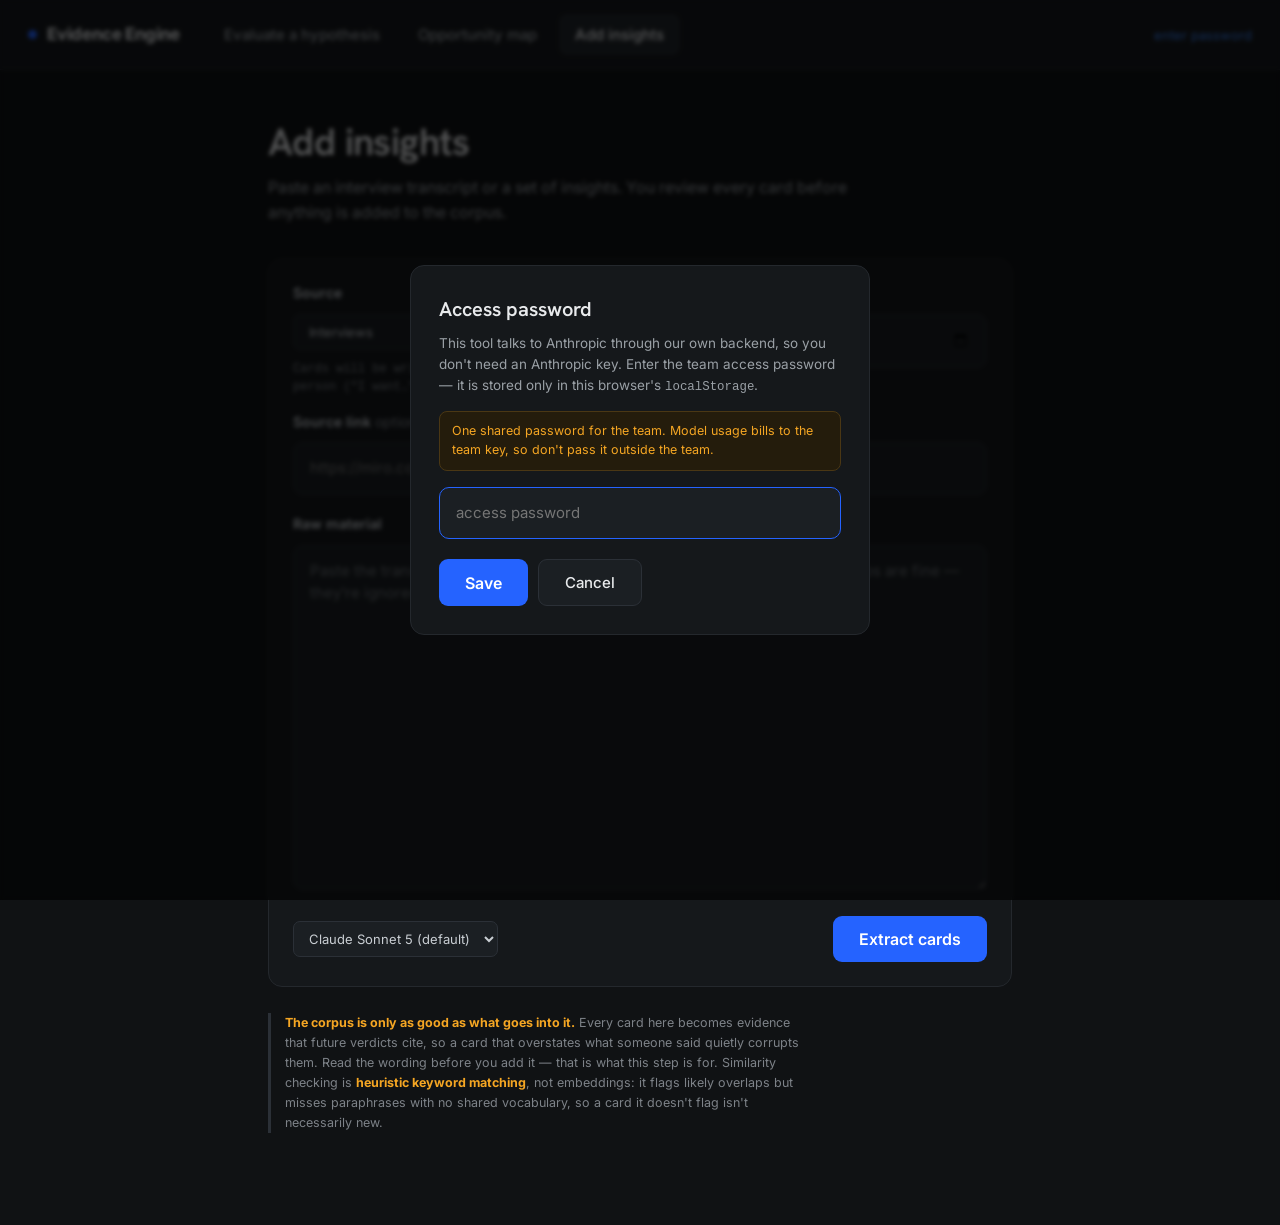
==== ingest.html @ 89393811 "Add the ingest page and route both existing pages through the Worker Adds the third route — paste an" ====
<!doctype html>
<html lang="en">
<head>
  <meta charset="utf-8" />
  <meta name="viewport" content="width=device-width, initial-scale=1" />
  <title>Evidence Engine — Add insights</title>
  <link rel="preconnect" href="https://fonts.googleapis.com" />
  <link rel="preconnect" href="https://fonts.gstatic.com" crossorigin />
  <link href="https://fonts.googleapis.com/css2?family=Inter:wght@400;500;600;700&family=Hanken+Grotesk:wght@400;500;600;700&display=swap" rel="stylesheet" />
  <link rel="stylesheet" href="./assets/styles.css?v=4" />
</head>
<body>
  <header class="topbar">
    <span class="brand"><span class="dot"></span> Evidence Engine</span>
    <nav class="nav">
      <a href="./index.html">Evaluate a hypothesis</a>
      <a href="./map.html">Opportunity map</a>
      <a href="./ingest.html" class="active">Add insights</a>
    </nav>
    <span class="key-status" id="keyStatus"></span>
  </header>

  <main class="wrap">
    <h1>Add insights</h1>
    <p class="subtitle">Paste an interview transcript or a set of insights. You review every
      card before anything is added to the corpus.</p>

    <form class="panel" id="ingestForm">
      <div class="meta-grid">
        <div class="field">
          <label class="field-label" for="source">Source</label>
          <select id="source" class="model">
            <option value="Interviews">Interviews</option>
            <option value="Usability test">Usability test</option>
            <option value="Planhat">Planhat</option>
            <option value="Survey">Survey</option>
            <option value="Customer Success">Customer Success</option>
          </select>
          <span class="hint" id="voiceHint"></span>
        </div>

        <div class="field">
          <label class="field-label" for="segment">Segment</label>
          <select id="segment" class="model">
            <option value="Unknown">Unknown</option>
            <option value="Enterprise">Enterprise</option>
            <option value="Multi-entity">Multi-entity</option>
            <option value="Large fleet">Large fleet</option>
            <option value="Mid-market">Mid-market</option>
            <option value="Small fleet">Small fleet</option>
            <option value="Pool fleet">Pool fleet</option>
            <option value="Specialised fleet">Specialised fleet</option>
            <option value="Prospect">Prospect</option>
          </select>
        </div>

        <div class="field">
          <label class="field-label" for="date">Date</label>
          <input type="date" id="date" class="model" />
        </div>

        <div class="field wide">
          <label class="field-label" for="link">Source link <span class="muted">optional</span></label>
          <input type="url" id="link" placeholder="https://miro.com/app/board/…" autocomplete="off" />
        </div>
      </div>

      <div class="field">
        <label class="field-label" for="transcript">Raw material</label>
        <textarea id="transcript" rows="14" placeholder="Paste the transcript, ticket export, or notes here. Speaker labels and timestamps are fine — they're ignored."></textarea>
        <span class="hint" id="sizeHint"></span>
      </div>

      <div class="controls-row">
        <select id="model" class="model">
          <option value="claude-sonnet-5">Claude Sonnet 5 (default)</option>
          <option value="claude-opus-5">Claude Opus 5</option>
          <option value="claude-haiku-4-5">Claude Haiku 4.5</option>
        </select>
        <button type="submit" class="btn" id="extractBtn">Extract cards</button>
      </div>
    </form>

    <div class="status-msg hidden" id="status"></div>
    <div id="review"></div>

    <p class="caveats">
      <strong>The corpus is only as good as what goes into it.</strong>
      Every card here becomes evidence that future verdicts cite, so a card that
      overstates what someone said quietly corrupts them. Read the wording before you
      add it — that is what this step is for. Similarity checking is
      <strong>heuristic keyword matching</strong>, not embeddings: it flags likely
      overlaps but misses paraphrases with no shared vocabulary, so a card it doesn't
      flag isn't necessarily new.
    </p>
  </main>

  <script src="./assets/app.js?v=4"></script>
  <script src="./assets/retrieve.js?v=4"></script>
  <script src="./assets/themes.js?v=4"></script>
  <script src="./assets/ingest.js?v=4"></script>
</body>
</html>
---- assets/styles.css ----
/* ============================================================
   Avrios Evidence Engine — styles
   Adopts the Claude Design "Evidence Engine" dark theme.
   Display face = Pangea (licensed); falls back to its
   design-system substitute Hanken Grotesk when Pangea isn't
   self-hosted. Body = Inter. Both loaded from Google Fonts.
   ============================================================ */
:root {
  /* surfaces */
  --bg:        #101214;
  --header:    #16191d;
  --panel:     #15181b;
  --sunken:    #1b1f23;   /* inputs, inner cards */
  --border:    #24282d;
  --border-2:  #2b3037;   /* input borders */
  --hairline:  #22272c;

  /* ink */
  --ink:   #e8eaec;
  --ink-2: #c9ced3;       /* labels */
  --ink-3: #9aa0a6;       /* secondary */
  --ink-4: #7d8288;       /* tertiary / mono */
  --placeholder: #6b7076;

  /* brand + links */
  --brand:        #2563ff;
  --brand-hover:  #1d51d6;
  --link:         #3b82f6;
  --link-hover:   #60a5fa;

  /* accents */
  --teal:       #14b8a6;
  --teal-light: #5eead4;
  --teal-dark:  #0e9488;
  --amber:      #f5a623;
  --red:        #f47174;

  /* verdict badges */
  --v-sup-fg:#5eead4; --v-sup-bd:#14483f; --v-sup-bg:#08211d;
  --v-par-fg:#f5a623; --v-par-bd:#4a3714; --v-par-bg:#241c0c;
  --v-con-fg:#f47174; --v-con-bd:#4a1f21; --v-con-bg:#241110;
  --v-gap-fg:#9aa0a6; --v-gap-bd:#2b3037; --v-gap-bg:#1b1f23;

  --font-display: 'Pangea','Hanken Grotesk',-apple-system,BlinkMacSystemFont,'Segoe UI',sans-serif;
  --font-sans:    'Inter',-apple-system,BlinkMacSystemFont,'Segoe UI',Roboto,'Helvetica Neue',Arial,sans-serif;
  --font-mono:    ui-monospace,SFMono-Regular,Menlo,Consolas,monospace;

  --maxw: 800px;
}

* { box-sizing: border-box; }
html, body { margin: 0; padding: 0; }
body {
  background: var(--bg);
  color: var(--ink);
  font-family: var(--font-sans);
  font-size: 15px;
  line-height: 1.55;
  -webkit-font-smoothing: antialiased;
}
a { color: var(--link); text-decoration: none; }
a:hover { color: var(--link-hover); }
textarea, select, button, input { font-family: inherit; }
::selection { background: var(--brand); color: #fff; }

/* ---- header ---- */
.topbar {
  display: flex; align-items: center; gap: 28px;
  padding: 14px 28px; background: var(--header);
  border-bottom: 1px solid var(--hairline);
  position: sticky; top: 0; z-index: 10;
}
.brand {
  display: flex; align-items: center; gap: 10px;
  font-weight: 700; font-size: 17px; letter-spacing: -0.2px;
}
.brand .dot { width: 9px; height: 9px; border-radius: 9999px; background: var(--brand); display: block; }
.nav { display: flex; align-items: center; gap: 6px; }
.nav a {
  border: none; cursor: pointer; font-size: 15px; padding: 9px 16px;
  border-radius: 8px; background: transparent; color: var(--ink-3); font-weight: 500;
}
.nav a:hover { background: var(--hairline); color: var(--ink); }
.nav a.active { background: var(--hairline); color: #f2f4f6; }
.key-status {
  margin-left: auto; display: flex; align-items: center; gap: 12px;
  font-size: 13px; color: var(--ink-4);
}
.key-status code { font-family: var(--font-mono); }
.key-status .btn-link {
  background: none; border: none; color: var(--link); cursor: pointer;
  font-size: 13px; padding: 0; font-family: inherit;
}
.key-status .btn-link:hover { color: var(--link-hover); }

/* ---- layout ---- */
.wrap { max-width: var(--maxw); margin: 0 auto; padding: 52px 28px 80px; }
h1 {
  font-family: var(--font-display);
  font-size: 38px; font-weight: 600; letter-spacing: -0.6px;
  margin: 0 0 12px; line-height: 1.08; text-wrap: balance;
}
.subtitle { margin: 0 0 34px; font-size: 16px; line-height: 1.55; color: var(--ink-3); text-wrap: pretty; max-width: 62ch; }

/* ---- panels / form ---- */
.panel {
  background: var(--panel); border: 1px solid var(--border);
  border-radius: 14px; padding: 22px 24px 24px;
}
.field { display: flex; flex-direction: column; gap: 10px; }
label.field-label { font-size: 14px; font-weight: 600; color: var(--ink-2); }
textarea, input[type="text"], input[type="password"], input[type="url"], input[type="date"], select {
  width: 100%; background: var(--sunken); border: 1px solid var(--border-2);
  border-radius: 10px; color: var(--ink); font-size: 15px; line-height: 1.5;
  padding: 14px 16px; outline: none; resize: vertical;
}
textarea::placeholder { color: var(--placeholder); }
textarea:focus, input:focus, select:focus { border-color: var(--brand); }
textarea { min-height: 132px; }

.controls-row {
  display: flex; align-items: center; gap: 14px; flex-wrap: wrap;
  justify-content: space-between; margin-top: 16px;
}
.controls-left { display: flex; align-items: center; gap: 12px; flex-wrap: wrap; }
.attach {
  display: inline-flex; align-items: center; gap: 8px; font-size: 13px; color: var(--ink-3);
  background: var(--sunken); border: 1px dashed var(--border-2); padding: 8px 13px; border-radius: 8px; cursor: pointer;
}
.attach:hover { border-color: var(--brand); color: var(--ink); }
.attach input[type=file] { display: none; }
select.model {
  width: auto; background: var(--sunken); border: 1px solid var(--border-2);
  color: var(--ink-2); font-size: 13px; padding: 8px 11px; border-radius: 7px;
}
.btn {
  border: none; cursor: pointer; background: var(--brand); color: #fff;
  font-size: 16px; font-weight: 600; padding: 13px 26px; border-radius: 9px;
  transition: background .12s, transform .08s;
}
.btn:hover { background: var(--brand-hover); }
.btn:active { transform: translateY(1px); }
.btn:disabled { opacity: .6; cursor: not-allowed; }
.btn.ghost {
  background: var(--sunken); color: var(--ink); border: 1px solid var(--border-2);
  font-size: 13px; font-weight: 500; padding: 8px 14px; border-radius: 8px;
}
.btn.ghost:hover { background: var(--hairline); }

.img-preview { margin-top: 6px; display: flex; align-items: center; gap: 12px; }
.img-preview img { max-width: 200px; max-height: 140px; border-radius: 10px; border: 1px solid var(--border-2); }

/* ---- states ---- */
.hidden { display: none !important; }
.status-msg {
  margin-top: 22px; padding: 14px 16px; border-radius: 10px; font-size: 14px;
  background: var(--panel); border: 1px solid var(--border); color: var(--ink-3);
}
.status-msg.error { border-color: #4a1f21; background: #1e1211; color: #f4a3a5; }
.spinner {
  display: inline-block; width: 14px; height: 14px; border: 2px solid var(--border-2);
  border-top-color: var(--brand); border-radius: 50%; animation: spin .7s linear infinite;
  vertical-align: -2px; margin-right: 9px;
}
@keyframes spin { to { transform: rotate(360deg); } }

/* ---- key-entry modal ---- */
.modal-overlay {
  position: fixed; inset: 0; background: rgba(0,0,0,.65); backdrop-filter: blur(2px);
  display: flex; align-items: center; justify-content: center; z-index: 50; padding: 20px;
}
.modal {
  background: var(--panel); border: 1px solid var(--border); border-radius: 14px;
  padding: 28px; max-width: 460px; width: 100%;
}
.modal h2 { margin: 0 0 8px; font-size: 20px; font-family: var(--font-display); font-weight: 600; }
.modal p { color: var(--ink-3); font-size: 13.5px; line-height: 1.55; margin: 0 0 14px; }
.modal code { font-family: var(--font-mono); font-size: .92em; }
.modal .warn {
  background: #241c0c; border: 1px solid #4a3714; color: var(--amber);
  border-radius: 8px; padding: 10px 12px; font-size: 12.5px; line-height: 1.5; margin: 0 0 16px;
}
.modal input { margin-bottom: 4px; }
.modal-actions { display: flex; gap: 10px; margin-top: 16px; }
.btn.secondary {
  background: var(--sunken); color: var(--ink); border: 1px solid var(--border-2);
  font-size: 15px; font-weight: 500;
}
.btn.secondary:hover { background: var(--hairline); }

/* ---- result ---- */
#result { margin-top: 24px; display: flex; flex-direction: column; gap: 16px; }
@keyframes rise { from { opacity: 0; transform: translateY(12px); } to { opacity: 1; transform: none; } }
.result-card { animation: rise .3s cubic-bezier(.2,.7,.3,1); }
@media (prefers-reduced-motion: reduce) { .result-card { animation: none; } }

.verdict-block {
  background: var(--panel); border: 1px solid var(--border); border-radius: 14px;
  padding: 24px; display: flex; flex-direction: column; gap: 18px;
}
.verdict-top { display: flex; align-items: center; gap: 14px; flex-wrap: wrap; }
.badge {
  font-size: 12px; font-weight: 700; letter-spacing: 1px; text-transform: uppercase;
  border-radius: 9999px; padding: 6px 14px; border: 1px solid;
}
.badge.supported    { color: var(--v-sup-fg); border-color: var(--v-sup-bd); background: var(--v-sup-bg); }
.badge.partial      { color: var(--v-par-fg); border-color: var(--v-par-bd); background: var(--v-par-bg); }
.badge.contradicted { color: var(--v-con-fg); border-color: var(--v-con-bd); background: var(--v-con-bg); }
.badge.gap          { color: var(--v-gap-fg); border-color: var(--v-gap-bd); background: var(--v-gap-bg); }
.verdict-meta { font-size: 14px; color: var(--ink-3); }

.strength { display: flex; flex-direction: column; gap: 8px; }
.strength .row { display: flex; justify-content: space-between; align-items: baseline; font-size: 13px; color: var(--ink-3); }
.strength .row .val { color: var(--ink); font-weight: 600; font-family: var(--font-mono); }
.strength .track { height: 8px; border-radius: 9999px; background: var(--hairline); overflow: hidden; }
.strength .fill { height: 100%; background: var(--teal); border-radius: 9999px; transition: width .4s cubic-bezier(.2,.7,.3,1); }

.summary { margin: 0; font-size: 15px; line-height: 1.6; color: var(--ink-2); text-wrap: pretty; }
.summary .lead { color: var(--ink); font-weight: 600; }

/* evidence columns */
.evidence-grid { display: grid; grid-template-columns: repeat(auto-fit, minmax(300px, 1fr)); gap: 16px; }
.ev-col {
  background: var(--panel); border: 1px solid var(--border); border-radius: 14px;
  padding: 20px; display: flex; flex-direction: column; gap: 14px;
}
.ev-col h3 {
  margin: 0; font-size: 14px; font-weight: 700; letter-spacing: .4px; text-transform: uppercase;
}
.ev-col.support h3 { color: var(--teal); }
.ev-col.contra h3  { color: var(--red); }
.ev-item { border-top: 1px solid var(--hairline); padding-top: 12px; display: flex; flex-direction: column; gap: 6px; }
.ev-item:first-of-type { border-top: none; padding-top: 0; }
.ev-item .m { font-size: 12px; color: var(--ink-4); font-family: var(--font-mono); }
.ev-item .t { font-size: 14px; line-height: 1.55; color: var(--ink-2); }
.ev-item .lnk { font-size: 12px; }
.ev-more { font-size: 13px; color: var(--ink-4); }
.ev-empty { font-size: 14px; color: var(--ink-4); }

/* feedback */
.feedback { display: flex; align-items: center; gap: 12px; font-size: 14px; color: var(--ink-3); flex-wrap: wrap; }
.feedback .fb {
  cursor: pointer; background: var(--sunken); border: 1px solid var(--border-2); color: var(--ink);
  border-radius: 8px; padding: 8px 16px; font-size: 14px;
}
.feedback .fb:hover { background: var(--hairline); }
.feedback .fb.on-yes { border-color: var(--teal); color: var(--teal-light); }
.feedback .fb.on-no  { border-color: var(--red); color: var(--red); }
.feedback input.note { flex: 1; min-width: 180px; font-size: 13.5px; padding: 8px 12px; }
.feedback .saved { font-size: 12px; color: var(--teal-light); }

/* ---- opportunity map ---- */
.bubble-field { position: relative; width: 100%; }
.bubble {
  position: absolute; border-radius: 9999px; border: none; cursor: pointer; padding: 0;
  display: flex; flex-direction: column; align-items: center; justify-content: center; gap: 1px;
  overflow: hidden;
  transition: opacity .2s linear, box-shadow .22s cubic-bezier(.2,0,0,1), filter .15s;
  animation: bubbleIn .42s cubic-bezier(.2,0,0,1) both;
}
.bubble:hover { opacity: 1 !important; box-shadow: 0 0 0 5px rgba(242,244,246,.16); filter: brightness(1.12); }
.bubble .b-label { font-weight: 600; line-height: 1.15; text-align: center; padding: 0 8px; letter-spacing: -0.1px; white-space: pre-line; }
.bubble .b-count { font-size: 11px; opacity: .75; font-variant-numeric: tabular-nums; }
@keyframes bubbleIn { from { opacity: 0; transform: scale(.4); } to { opacity: 1; } }

.map-legend {
  display: flex; align-items: flex-start; justify-content: space-between; gap: 24px; flex-wrap: wrap;
  margin-top: 22px; font-size: 14px; color: var(--ink-3);
}
.map-legend .grp { display: flex; flex-direction: column; gap: 8px; }
.map-legend .grp.right { align-items: flex-end; }
.map-legend .scale { display: flex; align-items: center; gap: 14px; flex-wrap: wrap; }
.map-legend .scale .item { display: flex; align-items: center; gap: 6px; color: var(--ink-2); }
.map-legend .scale .sw { width: 14px; height: 14px; border-radius: 9999px; display: block; }
.map-legend .muted { color: var(--ink-4); }

.caveats {
  margin-top: 26px; font-size: 12.5px; color: var(--ink-4); line-height: 1.6;
  border-left: 3px solid var(--border-2); padding-left: 14px; max-width: 68ch;
}
.caveats strong { color: var(--amber); }

/* drilldown */
@keyframes panelIn { from { opacity: 0; transform: translateY(14px); } to { opacity: 1; transform: none; } }
@keyframes cardIn { from { opacity: 0; transform: translateY(10px); } to { opacity: 1; transform: none; } }
.drill {
  margin-top: 16px; background: var(--panel); border: 1px solid var(--border);
  border-radius: 14px; padding: 22px 24px; animation: panelIn .32s cubic-bezier(.2,0,0,1) both;
}
.drill-head { display: flex; align-items: flex-start; gap: 14px; margin-bottom: 18px; }
.drill-head .swatch { width: 14px; height: 14px; border-radius: 9999px; margin-top: 6px; flex: none; display: block; }
.drill-head .titles { display: flex; flex-direction: column; gap: 4px; }
.drill-head h2 { margin: 0; font-family: var(--font-display); font-size: 22px; font-weight: 600; letter-spacing: -0.2px; }
.drill-head .meta { font-size: 14px; color: var(--ink-3); }
.drill-head .close {
  margin-left: auto; border: 1px solid var(--border-2); background: var(--sunken); color: var(--ink-3);
  border-radius: 8px; padding: 7px 13px; font-size: 13px; cursor: pointer;
}
.drill-head .close:hover { background: var(--hairline); color: var(--ink); }
.drill-cards { display: flex; flex-direction: column; gap: 10px; }
.drill-card {
  background: var(--sunken); border: 1px solid var(--border); border-radius: 11px;
  padding: 14px 16px; display: flex; flex-direction: column; gap: 6px;
  animation: cardIn .42s cubic-bezier(.2,0,0,1) both;
}
.drill-card .m { font-size: 12px; color: var(--ink-4); font-family: var(--font-mono); display: flex; gap: 10px; flex-wrap: wrap; align-items: center; }
.drill-card .t { font-size: 14px; line-height: 1.55; color: var(--ink-2); text-wrap: pretty; }

@media (max-width: 560px) {
  .topbar { gap: 12px; padding: 12px 16px; }
  .nav a { padding: 8px 10px; font-size: 14px; }
  .key-status .email { display: none; }
  h1 { font-size: 30px; }
  .wrap { padding: 36px 18px 70px; }
}

/* ============================================================
   Add insights (ingest.html)
   ============================================================ */
.meta-grid {
  display: grid;
  grid-template-columns: repeat(3, 1fr);
  gap: 14px;
  margin-bottom: 18px;
}
.meta-grid .field.wide { grid-column: 1 / -1; }
.hint { font-size: 12px; color: var(--ink-4); font-family: var(--font-mono); }
.field-label .muted { color: var(--ink-4); font-weight: 400; }

/* Review rows -------------------------------------------------- */
.review-rows { display: flex; flex-direction: column; }

.review-row {
  display: flex;
  gap: 12px;
  padding: 14px 0;
  border-top: 1px solid var(--hairline);
}
.review-row:first-child { border-top: none; padding-top: 0; }
.review-row.excluded { opacity: .45; }

.review-check { padding-top: 2px; }
.review-check input { width: 15px; height: 15px; accent-color: var(--brand); cursor: pointer; }

.review-body { flex: 1; display: flex; flex-direction: column; gap: 8px; min-width: 0; }

/* Override the global textarea min-height — these are one-sentence fields. */
.review-body textarea.review-insight {
  min-height: 0;
  padding: 8px 10px;
  font-size: 14px;
  line-height: 1.5;
  resize: vertical;
}
.review-body .review-desc { padding: 7px 10px; font-size: 13px; }

.review-meta { display: flex; gap: 8px; flex-wrap: wrap; align-items: center; }
.review-meta .theme {
  font-size: 11.5px; font-family: var(--font-mono); color: var(--teal-light);
  border: 1px solid var(--v-sup-bd); background: var(--v-sup-bg);
  border-radius: 5px; padding: 2px 7px;
}

.flag {
  font-size: 11.5px; font-family: var(--font-mono);
  border-radius: 5px; padding: 2px 7px; border: 1px solid;
}
.flag.dupe { color: var(--v-con-fg); border-color: var(--v-con-bd); background: var(--v-con-bg); }
.flag.warn { color: var(--v-par-fg); border-color: var(--v-par-bd); background: var(--v-par-bg); }
.flag.note { color: var(--ink-4); border-color: var(--border-2); background: var(--sunken); }

/* The existing card a flag refers to, shown inline so the call is judgeable
   without leaving the page. */
.review-match {
  display: flex; flex-direction: column; gap: 3px;
  border-left: 2px solid var(--border-2);
  padding: 6px 0 6px 10px;
}
.review-match .m { font-size: 11.5px; color: var(--ink-4); font-family: var(--font-mono); }
.review-match .t { font-size: 13px; color: var(--ink-3); line-height: 1.5; }

@media (max-width: 640px) {
  .meta-grid { grid-template-columns: 1fr; }
}
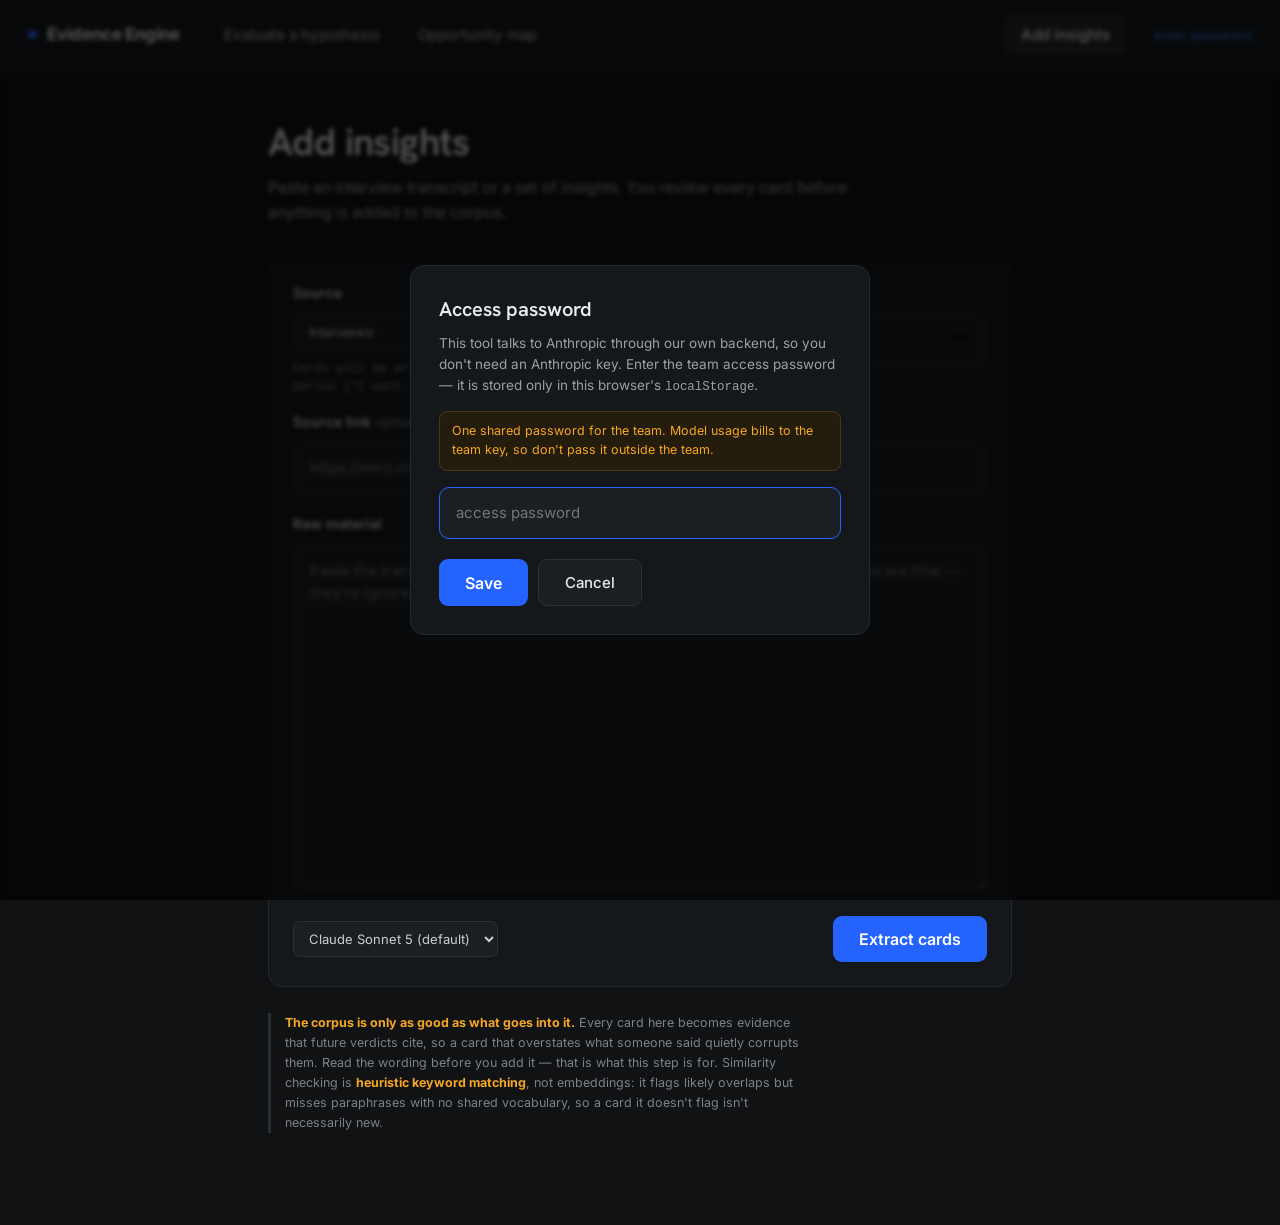
==== commit f70cc0d7: "Redesign review rows as cards; put the tag inside; gate context behind a button Four changes from re" ====
--- a/ingest.html
+++ b/ingest.html
@@ -7,7 +7,7 @@
   <link rel="preconnect" href="https://fonts.googleapis.com" />
   <link rel="preconnect" href="https://fonts.gstatic.com" crossorigin />
   <link href="https://fonts.googleapis.com/css2?family=Inter:wght@400;500;600;700&family=Hanken+Grotesk:wght@400;500;600;700&display=swap" rel="stylesheet" />
-  <link rel="stylesheet" href="./assets/styles.css?v=4" />
+  <link rel="stylesheet" href="./assets/styles.css?v=6" />
 </head>
 <body>
   <header class="topbar">
@@ -15,6 +15,8 @@
     <nav class="nav">
       <a href="./index.html">Evaluate a hypothesis</a>
       <a href="./map.html">Opportunity map</a>
+    </nav>
+    <nav class="nav nav-end">
       <a href="./ingest.html" class="active">Add insights</a>
     </nav>
     <span class="key-status" id="keyStatus"></span>
@@ -95,9 +97,9 @@
     </p>
   </main>
 
-  <script src="./assets/app.js?v=4"></script>
-  <script src="./assets/retrieve.js?v=4"></script>
-  <script src="./assets/themes.js?v=4"></script>
-  <script src="./assets/ingest.js?v=4"></script>
+  <script src="./assets/app.js?v=6"></script>
+  <script src="./assets/retrieve.js?v=6"></script>
+  <script src="./assets/themes.js?v=6"></script>
+  <script src="./assets/ingest.js?v=6"></script>
 </body>
 </html>
--- a/assets/styles.css
+++ b/assets/styles.css
@@ -82,8 +82,9 @@
 }
 .nav a:hover { background: var(--hairline); color: var(--ink); }
 .nav a.active { background: var(--hairline); color: #f2f4f6; }
+.nav.nav-end { margin-left: auto; }
 .key-status {
-  margin-left: auto; display: flex; align-items: center; gap: 12px;
+  display: flex; align-items: center; gap: 12px;
   font-size: 13px; color: var(--ink-4);
 }
 .key-status code { font-family: var(--font-mono); }
@@ -327,39 +328,60 @@
 .hint { font-size: 12px; color: var(--ink-4); font-family: var(--font-mono); }
 .field-label .muted { color: var(--ink-4); font-weight: 400; }
 
-/* Review rows -------------------------------------------------- */
-.review-rows { display: flex; flex-direction: column; }
-
-.review-row {
+/* Review cards ------------------------------------------------ */
+.review-rows { display: flex; flex-direction: column; gap: 12px; }
+
+.review-card {
+  background: var(--sunken);
+  border: 1px solid var(--border-2);
+  border-radius: 12px;
+  padding: 14px 16px 12px;
   display: flex;
-  gap: 12px;
-  padding: 14px 0;
-  border-top: 1px solid var(--hairline);
-}
-.review-row:first-child { border-top: none; padding-top: 0; }
-.review-row.excluded { opacity: .45; }
-
-.review-check { padding-top: 2px; }
-.review-check input { width: 15px; height: 15px; accent-color: var(--brand); cursor: pointer; }
-
-.review-body { flex: 1; display: flex; flex-direction: column; gap: 8px; min-width: 0; }
+  flex-direction: column;
+  gap: 10px;
+  transition: opacity .12s, border-color .12s;
+}
+.review-card.excluded { opacity: .45; }
+.review-card:focus-within { border-color: var(--brand); }
+
+/* Checkbox and labels share the top line, so the tag reads as part of the card
+   rather than floating under it. */
+.review-card-head { display: flex; align-items: center; gap: 8px; flex-wrap: wrap; }
+.review-check { display: flex; align-items: center; }
+.review-check input {
+  width: 15px; height: 15px; accent-color: var(--brand); cursor: pointer; margin: 0;
+}
+
+.review-card .theme {
+  font-size: 11.5px; font-family: var(--font-mono); color: var(--teal-light);
+  border: 1px solid var(--v-sup-bd); background: var(--v-sup-bg);
+  border-radius: 5px; padding: 2px 7px; white-space: nowrap;
+}
 
 /* Override the global textarea min-height — these are one-sentence fields. */
-.review-body textarea.review-insight {
+.review-card textarea.review-insight {
   min-height: 0;
-  padding: 8px 10px;
-  font-size: 14px;
+  padding: 10px 12px;
+  font-size: 14.5px;
   line-height: 1.5;
   resize: vertical;
-}
-.review-body .review-desc { padding: 7px 10px; font-size: 13px; }
-
-.review-meta { display: flex; gap: 8px; flex-wrap: wrap; align-items: center; }
-.review-meta .theme {
-  font-size: 11.5px; font-family: var(--font-mono); color: var(--teal-light);
-  border: 1px solid var(--v-sup-bd); background: var(--v-sup-bg);
-  border-radius: 5px; padding: 2px 7px;
-}
+  background: var(--panel);
+  border-color: var(--hairline);
+}
+.review-card .review-desc {
+  padding: 9px 12px; font-size: 13px;
+  background: var(--panel); border-color: var(--hairline);
+}
+
+/* Wrapper exists so the field can be revealed as a unit; .hidden does the work. */
+.review-context { display: block; }
+
+.review-card-foot { display: flex; }
+.btn-link.add-context {
+  background: none; border: none; padding: 0; cursor: pointer;
+  color: var(--link); font-size: 12.5px; font-family: inherit;
+}
+.btn-link.add-context:hover { color: var(--link-hover); }
 
 .flag {
   font-size: 11.5px; font-family: var(--font-mono);
@@ -367,14 +389,14 @@
 }
 .flag.dupe { color: var(--v-con-fg); border-color: var(--v-con-bd); background: var(--v-con-bg); }
 .flag.warn { color: var(--v-par-fg); border-color: var(--v-par-bd); background: var(--v-par-bg); }
-.flag.note { color: var(--ink-4); border-color: var(--border-2); background: var(--sunken); }
+.flag.note { color: var(--ink-4); border-color: var(--border-2); background: var(--bg); }
 
 /* The existing card a flag refers to, shown inline so the call is judgeable
    without leaving the page. */
 .review-match {
   display: flex; flex-direction: column; gap: 3px;
   border-left: 2px solid var(--border-2);
-  padding: 6px 0 6px 10px;
+  padding: 2px 0 2px 10px;
 }
 .review-match .m { font-size: 11.5px; color: var(--ink-4); font-family: var(--font-mono); }
 .review-match .t { font-size: 13px; color: var(--ink-3); line-height: 1.5; }
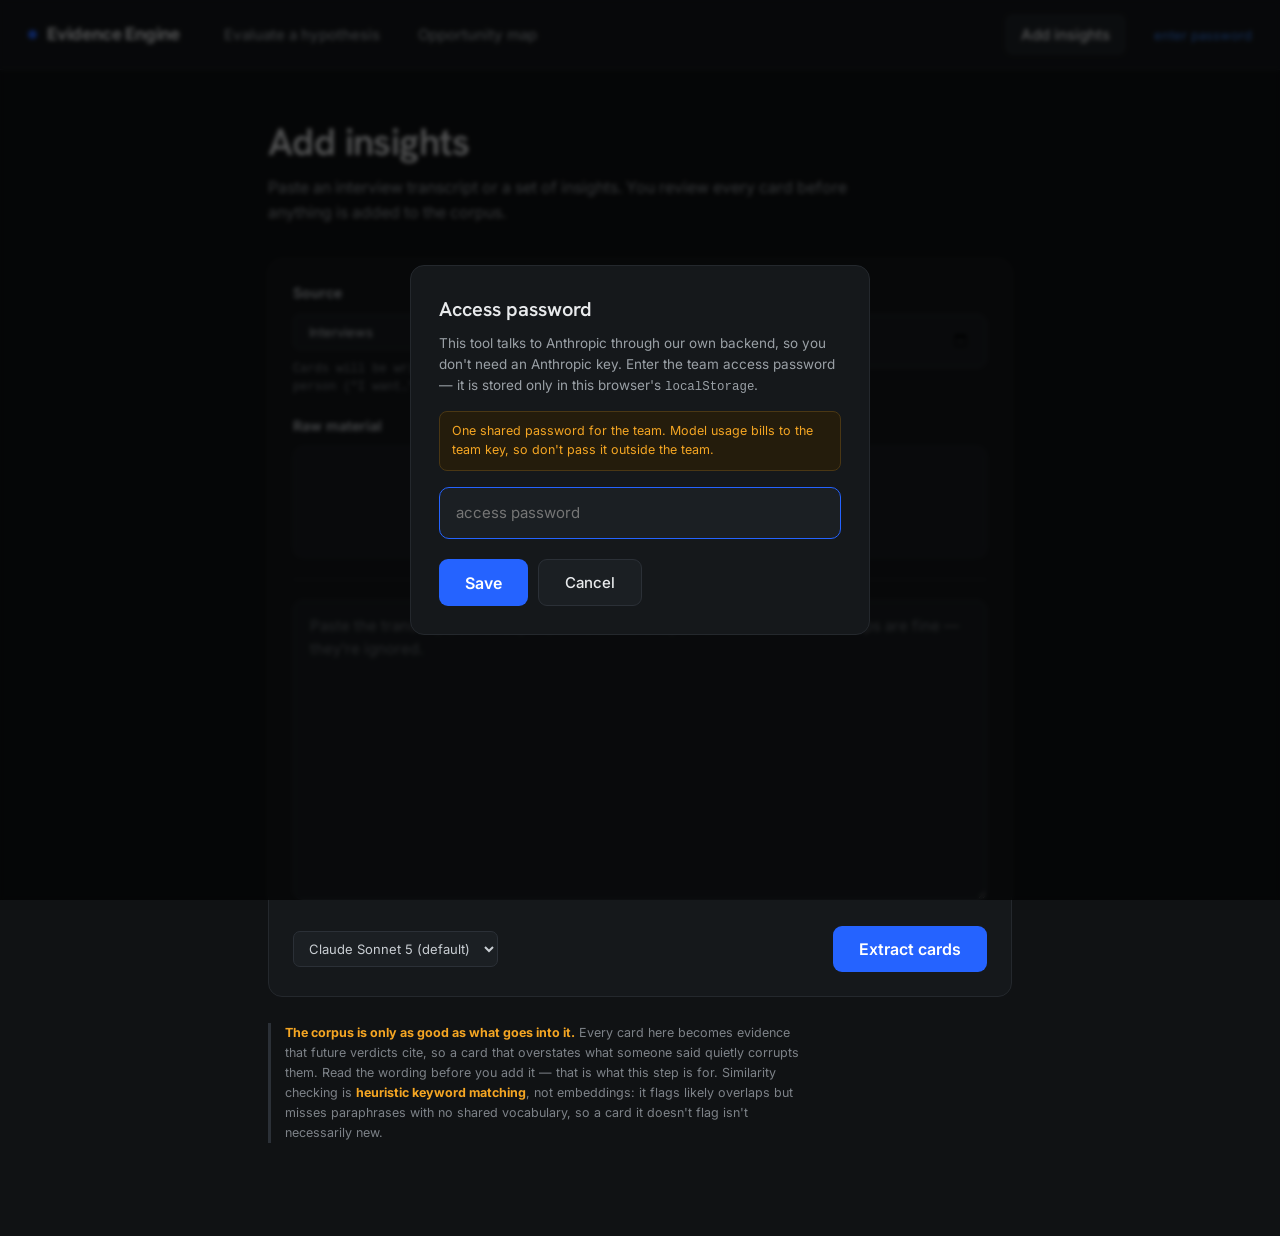
==== commit d6871737: "Replace the Source link field with a document upload The form asked for a Miro URL while the real wo" ====
--- a/ingest.html
+++ b/ingest.html
@@ -7,7 +7,7 @@
   <link rel="preconnect" href="https://fonts.googleapis.com" />
   <link rel="preconnect" href="https://fonts.gstatic.com" crossorigin />
   <link href="https://fonts.googleapis.com/css2?family=Inter:wght@400;500;600;700&family=Hanken+Grotesk:wght@400;500;600;700&display=swap" rel="stylesheet" />
-  <link rel="stylesheet" href="./assets/styles.css?v=6" />
+  <link rel="stylesheet" href="./assets/styles.css?v=7" />
 </head>
 <body>
   <header class="topbar">
@@ -61,15 +61,25 @@
           <input type="date" id="date" class="model" />
         </div>
 
-        <div class="field wide">
-          <label class="field-label" for="link">Source link <span class="muted">optional</span></label>
-          <input type="url" id="link" placeholder="https://miro.com/app/board/…" autocomplete="off" />
-        </div>
       </div>
 
       <div class="field">
         <label class="field-label" for="transcript">Raw material</label>
-        <textarea id="transcript" rows="14" placeholder="Paste the transcript, ticket export, or notes here. Speaker labels and timestamps are fine — they're ignored."></textarea>
+
+        <label class="dropzone" id="dropzone">
+          <input type="file" id="file" accept=".pdf,.txt,.md,.markdown,application/pdf,text/plain,text/markdown" />
+          <span class="dz-icon" aria-hidden="true">⬆</span>
+          <span class="dz-main">Drop a file here, or click to choose</span>
+          <span class="dz-sub">PDF, TXT or MD · PDFs are read directly, scans included</span>
+        </label>
+        <div class="dz-file hidden" id="fileChip">
+          <span class="name" id="fileName"></span>
+          <button type="button" class="btn-link" id="fileClear">remove</button>
+        </div>
+
+        <div class="or-divider"><span>or paste it</span></div>
+
+        <textarea id="transcript" rows="12" placeholder="Paste the transcript, ticket export, or notes here. Speaker labels and timestamps are fine — they're ignored."></textarea>
         <span class="hint" id="sizeHint"></span>
       </div>
 
@@ -97,9 +107,9 @@
     </p>
   </main>
 
-  <script src="./assets/app.js?v=6"></script>
-  <script src="./assets/retrieve.js?v=6"></script>
-  <script src="./assets/themes.js?v=6"></script>
-  <script src="./assets/ingest.js?v=6"></script>
+  <script src="./assets/app.js?v=7"></script>
+  <script src="./assets/retrieve.js?v=7"></script>
+  <script src="./assets/themes.js?v=7"></script>
+  <script src="./assets/ingest.js?v=7"></script>
 </body>
 </html>
--- a/assets/styles.css
+++ b/assets/styles.css
@@ -326,6 +326,40 @@
 }
 .meta-grid .field.wide { grid-column: 1 / -1; }
 .hint { font-size: 12px; color: var(--ink-4); font-family: var(--font-mono); }
+
+/* File attachment ---------------------------------------------- */
+.dropzone {
+  display: flex; flex-direction: column; align-items: center; gap: 4px;
+  padding: 22px 18px;
+  background: var(--sunken);
+  border: 1px dashed var(--border-2);
+  border-radius: 10px;
+  cursor: pointer;
+  text-align: center;
+  transition: border-color .12s, background .12s;
+}
+.dropzone:hover { border-color: var(--brand); }
+.dropzone.over { border-color: var(--brand); background: var(--hairline); }
+.dropzone.has-file { border-style: solid; border-color: var(--v-sup-bd); background: var(--v-sup-bg); }
+.dropzone input[type="file"] { display: none; }
+.dz-icon { font-size: 17px; color: var(--ink-4); line-height: 1; }
+.dz-main { font-size: 14px; color: var(--ink-2); font-weight: 500; }
+.dz-sub  { font-size: 12px; color: var(--ink-4); }
+
+.dz-file {
+  display: flex; align-items: center; gap: 10px; flex-wrap: wrap;
+  font-size: 12.5px; color: var(--ink-3);
+}
+.dz-file .name { font-family: var(--font-mono); font-size: 12px; color: var(--teal-light); }
+
+/* "or paste it" rule between the two input routes. */
+.or-divider {
+  display: flex; align-items: center; gap: 12px;
+  font-size: 12px; color: var(--ink-4); margin: 2px 0;
+}
+.or-divider::before, .or-divider::after {
+  content: ""; flex: 1; height: 1px; background: var(--hairline);
+}
 .field-label .muted { color: var(--ink-4); font-weight: 400; }
 
 /* Review cards ------------------------------------------------ */
